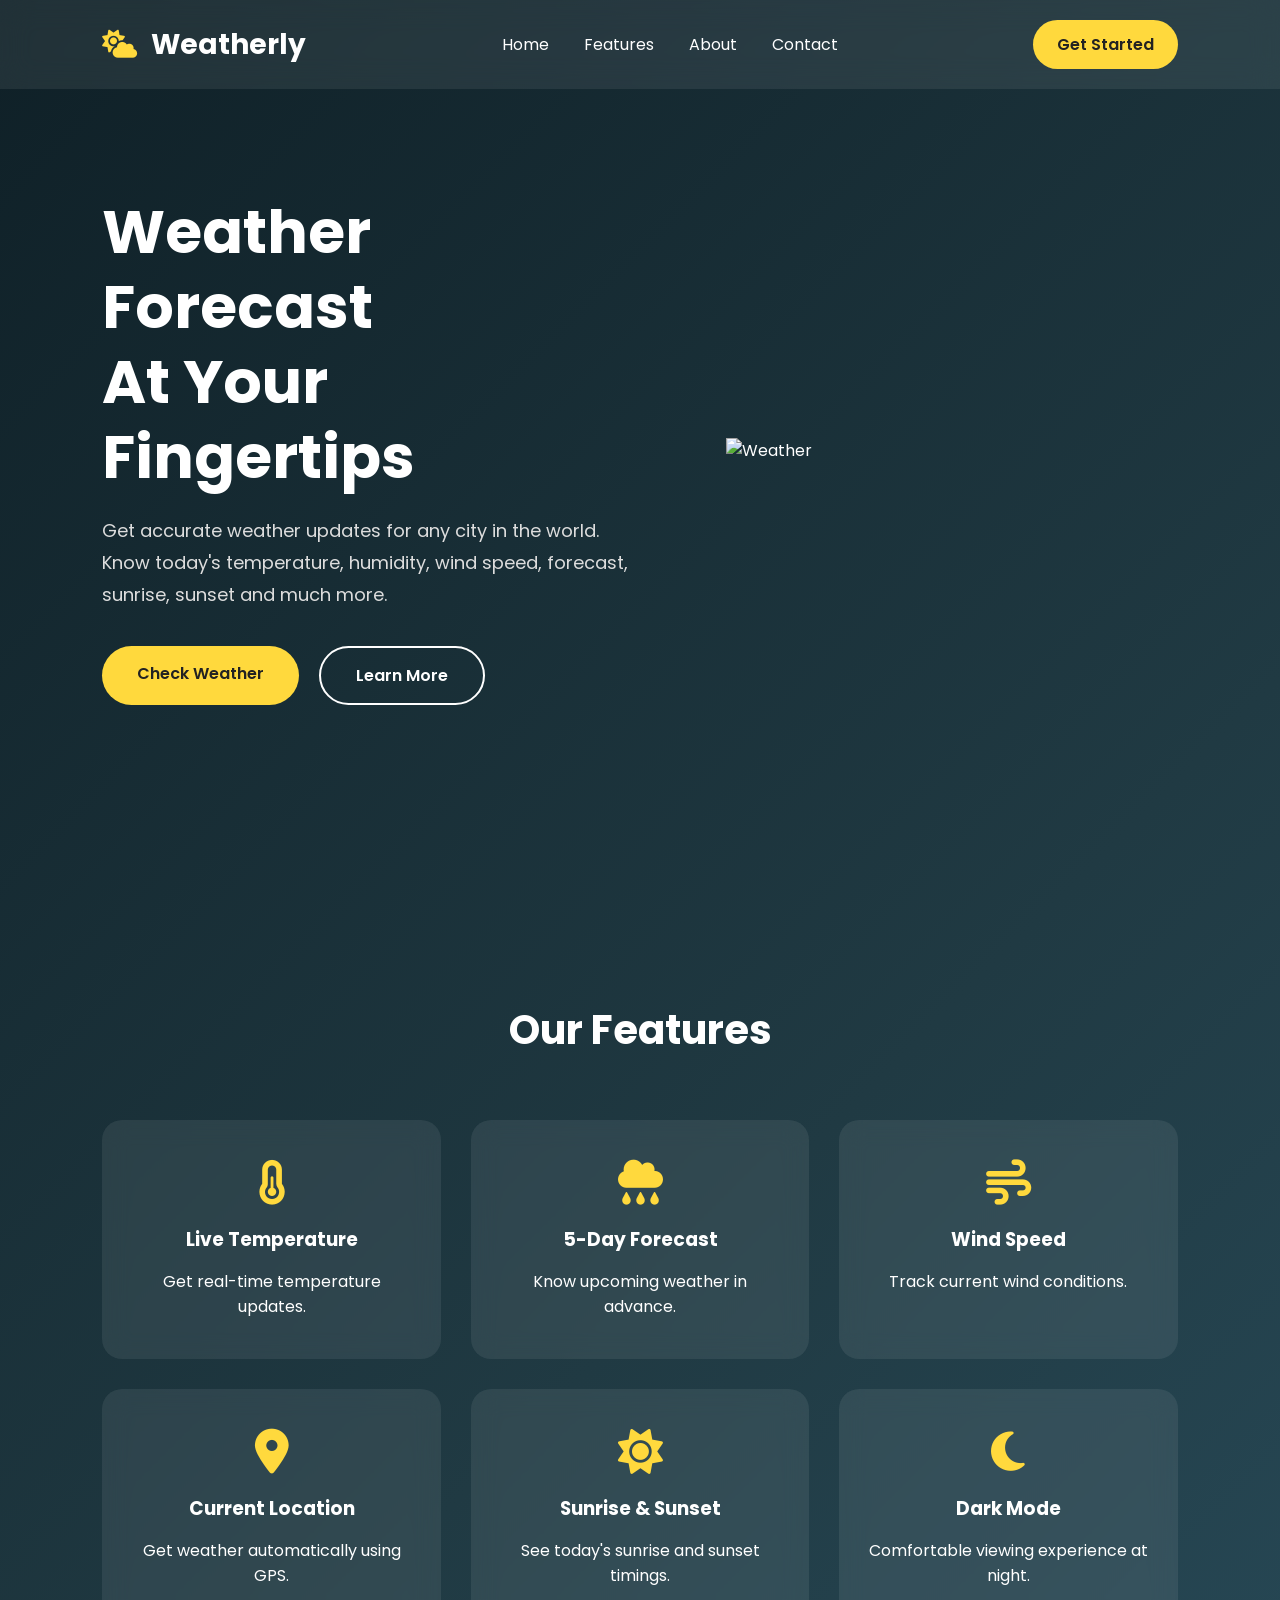
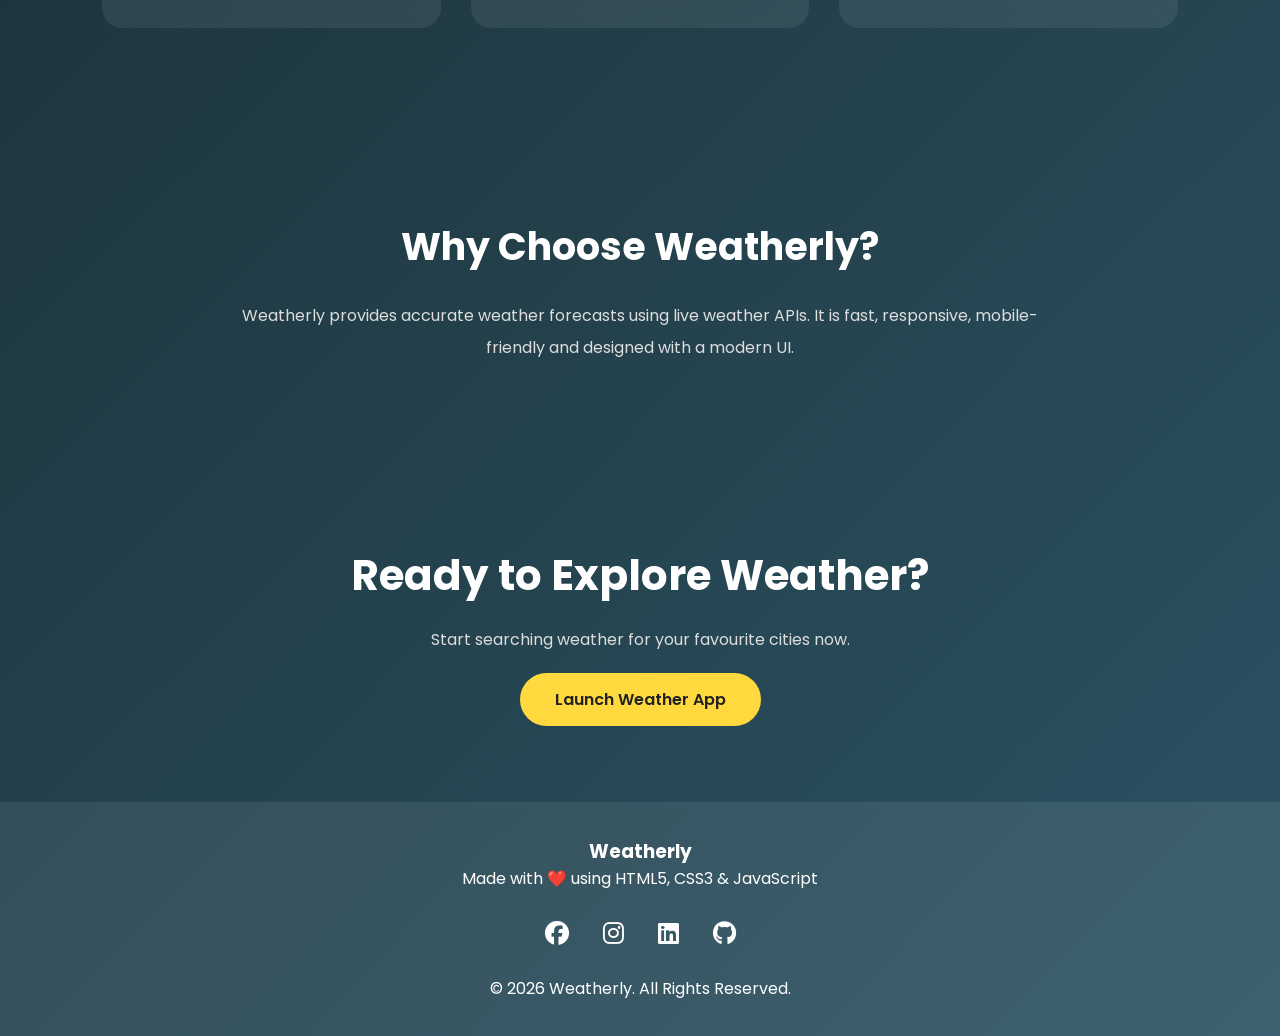
==== index.html @ 3cee857e "first commit" ====
<!DOCTYPE html>
<html lang="en">
<head>
    <meta charset="UTF-8">
    <meta name="viewport" content="width=device-width, initial-scale=1.0">
    <title>Weatherly - Live Weather Forecast</title>

    <!-- CSS -->
    <link rel="stylesheet" href="style.css">

    <!-- Google Font -->
    <link href="https://fonts.googleapis.com/css2?family=Poppins:wght@300;400;500;600;700&display=swap" rel="stylesheet">

    <!-- Font Awesome -->
    <link rel="stylesheet"
    href="https://cdnjs.cloudflare.com/ajax/libs/font-awesome/6.7.2/css/all.min.css">
</head>
<body>
    
    <!-- ================= NAVBAR ================= -->

<header>

<nav class="navbar">

<div class="logo">
<i class="fa-solid fa-cloud-sun"></i>
Weatherly
</div>

<ul class="nav-links">

<li><a href="#">Home</a></li>

<li><a href="#features">Features</a></li>

<li><a href="#about">About</a></li>

<li><a href="#contact">Contact</a></li>

</ul>

<a href="weather.html" class="btn">Get Started</a>

</nav>

</header>

<!-- ================= HERO ================= -->

<section class="hero">

<div class="hero-content">

<h1>
Weather Forecast<br>
At Your Fingertips
</h1>

<p>

Get accurate weather updates for any city in the world.
Know today's temperature, humidity, wind speed,
forecast, sunrise, sunset and much more.

</p>

<div class="hero-buttons">

<a href="weather.html" class="primary-btn">

Check Weather

</a>

<a href="#features" class="secondary-btn">

Learn More

</a>

</div>

</div>

<div class="hero-image">

<img src="https://cdn-icons-png.flaticon.com/512/1146/1146869.png"
alt="Weather">

</div>

</section>

<!-- ================= FEATURES ================= -->

<section id="features" class="features">

<h2>Our Features</h2>

<div class="feature-container">

<div class="card">

<i class="fa-solid fa-temperature-half"></i>

<h3>Live Temperature</h3>

<p>
Get real-time temperature updates.
</p>

</div>

<div class="card">

<i class="fa-solid fa-cloud-rain"></i>

<h3>5-Day Forecast</h3>

<p>
Know upcoming weather in advance.
</p>

</div>

<div class="card">

<i class="fa-solid fa-wind"></i>

<h3>Wind Speed</h3>

<p>
Track current wind conditions.
</p>

</div>

<div class="card">

<i class="fa-solid fa-location-dot"></i>

<h3>Current Location</h3>

<p>
Get weather automatically using GPS.
</p>

</div>

<div class="card">

<i class="fa-solid fa-sun"></i>

<h3>Sunrise & Sunset</h3>

<p>
See today's sunrise and sunset timings.
</p>

</div>

<div class="card">

<i class="fa-solid fa-moon"></i>

<h3>Dark Mode</h3>

<p>
Comfortable viewing experience at night.
</p>

</div>

</div>

</section>

<!-- ================= ABOUT ================= -->

<section id="about" class="about">

<h2>Why Choose Weatherly?</h2>

<p>

Weatherly provides accurate weather forecasts using
live weather APIs. It is fast, responsive,
mobile-friendly and designed with a modern UI.

</p>

</section>

<!-- ================= CALL TO ACTION ================= -->

<section class="cta">

<h2>Ready to Explore Weather?</h2>

<p>

Start searching weather for your favourite cities now.

</p>

<a href="weather.html" class="primary-btn">

Launch Weather App

</a>

</section>

<!-- ================= FOOTER ================= -->

<footer id="contact">

<div class="footer-content">

<h3>Weatherly</h3>

<p>

Made with ❤️ using HTML5, CSS3 & JavaScript

</p>

<div class="social-icons">

<a href="#"><i class="fab fa-facebook"></i></a>

<a href="#"><i class="fab fa-instagram"></i></a>

<a href="#"><i class="fab fa-linkedin"></i></a>

<a href="#"><i class="fab fa-github"></i></a>

</div>
<p class="copyright">© 2026 Weatherly. All Rights Reserved.</p>
</div>

</footer>

<script src="script.js"></script>

</body>
</html>
---- style.css ----
/* ==========================
   Google Font
========================== */
@import url('https://fonts.googleapis.com/css2?family=Poppins:wght@300;400;500;600;700;800&display=swap');

*{
    margin:0;
    padding:0;
    box-sizing:border-box;
    font-family:'Poppins',sans-serif;
}

html{
    scroll-behavior:smooth;
}

body{
    background:linear-gradient(135deg,#0f2027,#203a43,#2c5364);
    color:#fff;
    overflow-x:hidden;
}

/* ==========================
   Navbar
========================== */

.navbar{
    width:100%;
    display:flex;
    justify-content:space-between;
    align-items:center;
    padding:20px 8%;
    position:fixed;
    top:0;
    left:0;
    z-index:1000;
    background:rgba(255,255,255,.08);
    backdrop-filter:blur(15px);
}

.logo{
    font-size:28px;
    font-weight:700;
}

.logo i{
    color:#FFD93D;
    margin-right:8px;
}

.nav-links{
    display:flex;
    list-style:none;
    gap:35px;
}

.nav-links a{
    color:#fff;
    text-decoration:none;
    transition:.3s;
}

.nav-links a:hover{
    color:#FFD93D;
}

.btn{
    text-decoration:none;
    background:#FFD93D;
    color:#222;
    padding:12px 24px;
    border-radius:30px;
    font-weight:600;
    transition:.3s;
}

.btn:hover{
    transform:translateY(-3px);
    box-shadow:0 10px 25px rgba(255,217,61,.4);
}

/* ==========================
   Hero
========================== */

.hero{
    min-height:100vh;
    display:flex;
    justify-content:space-between;
    align-items:center;
    padding:120px 8%;
}

.hero-content{
    width:50%;
}

.hero-content h1{
    font-size:60px;
    line-height:75px;
    margin-bottom:20px;
}

.hero-content p{
    font-size:18px;
    color:#ddd;
    line-height:32px;
    margin-bottom:35px;
}

.hero-buttons{
    display:flex;
    gap:20px;
}

.primary-btn,
.secondary-btn{

    padding:15px 35px;
    border-radius:40px;
    text-decoration:none;
    font-weight:600;
    transition:.3s;
}

.primary-btn{
    background:#FFD93D;
    color:#222;
}

.primary-btn:hover{
    transform:scale(1.05);
}

.secondary-btn{
    border:2px solid white;
    color:white;
}

.secondary-btn:hover{
    background:white;
    color:#222;
}

/* Hero Image */

.hero-image{
    width:45%;
    display:flex;
    justify-content:center;
}

.hero-image img{
    width:420px;
    animation:float 4s ease-in-out infinite;
}

@keyframes float{

0%{
transform:translateY(0);
}

50%{
transform:translateY(-20px);
}

100%{
transform:translateY(0);
}

}

/* ==========================
   Features
========================== */

.features{
    padding:100px 8%;
    text-align:center;
}

.features h2{
    font-size:40px;
    margin-bottom:60px;
}

.feature-container{
    display:grid;
    grid-template-columns:repeat(auto-fit,minmax(280px,1fr));
    gap:30px;
}

.card{
    background:rgba(255,255,255,.08);
    backdrop-filter:blur(12px);
    border-radius:20px;
    padding:40px 25px;
    transition:.4s;
}

.card:hover{
    transform:translateY(-10px);
    box-shadow:0 20px 35px rgba(0,0,0,.3);
}

.card i{
    font-size:45px;
    color:#FFD93D;
    margin-bottom:20px;
}

.card h3{
    margin-bottom:15px;
}

/* ==========================
   About
========================== */

.about{
    padding:90px 12%;
    text-align:center;
}

.about h2{
    font-size:38px;
    margin-bottom:25px;
}

.about p{
    color:#ddd;
    line-height:32px;
    max-width:850px;
    margin:auto;
}

/* ==========================
   CTA
========================== */

.cta{
    text-align:center;
    padding:90px 8%;
}

.cta h2{
    font-size:42px;
}

.cta p{
    margin:20px 0 35px;
    color:#ddd;
}

/* ==========================
   Footer
========================== */

footer{
    background:rgba(255,255,255,.08);
    text-align:center;
    padding:35px;
}

.social-icons{
    margin:25px 0;
}

.social-icons a{
    color:white;
    font-size:24px;
    margin:0 15px;
    transition:.3s;
}

.social-icons a:hover{
    color:#FFD93D;
}

/* ==========================
   Responsive
========================== */

@media(max-width:992px){

.hero{
    flex-direction:column-reverse;
    text-align:center;
}

.hero-content{
    width:100%;
}

.hero-image{
    width:100%;
    margin-bottom:50px;
}

.hero-image img{
    width:300px;
}

.hero-buttons{
    justify-content:center;
}

.hero-content h1{
    font-size:42px;
    line-height:55px;
}

.navbar{
    flex-direction:column;
    gap:20px;
}

.nav-links{
    flex-wrap:wrap;
    justify-content:center;
}

}

@media(max-width:600px){

.hero-content h1{
    font-size:34px;
    line-height:45px;
}

.hero-content p{
    font-size:16px;
}

.primary-btn,
.secondary-btn{
    padding:12px 25px;
}

.features h2,
.about h2,
.cta h2{
    font-size:30px;
}

}
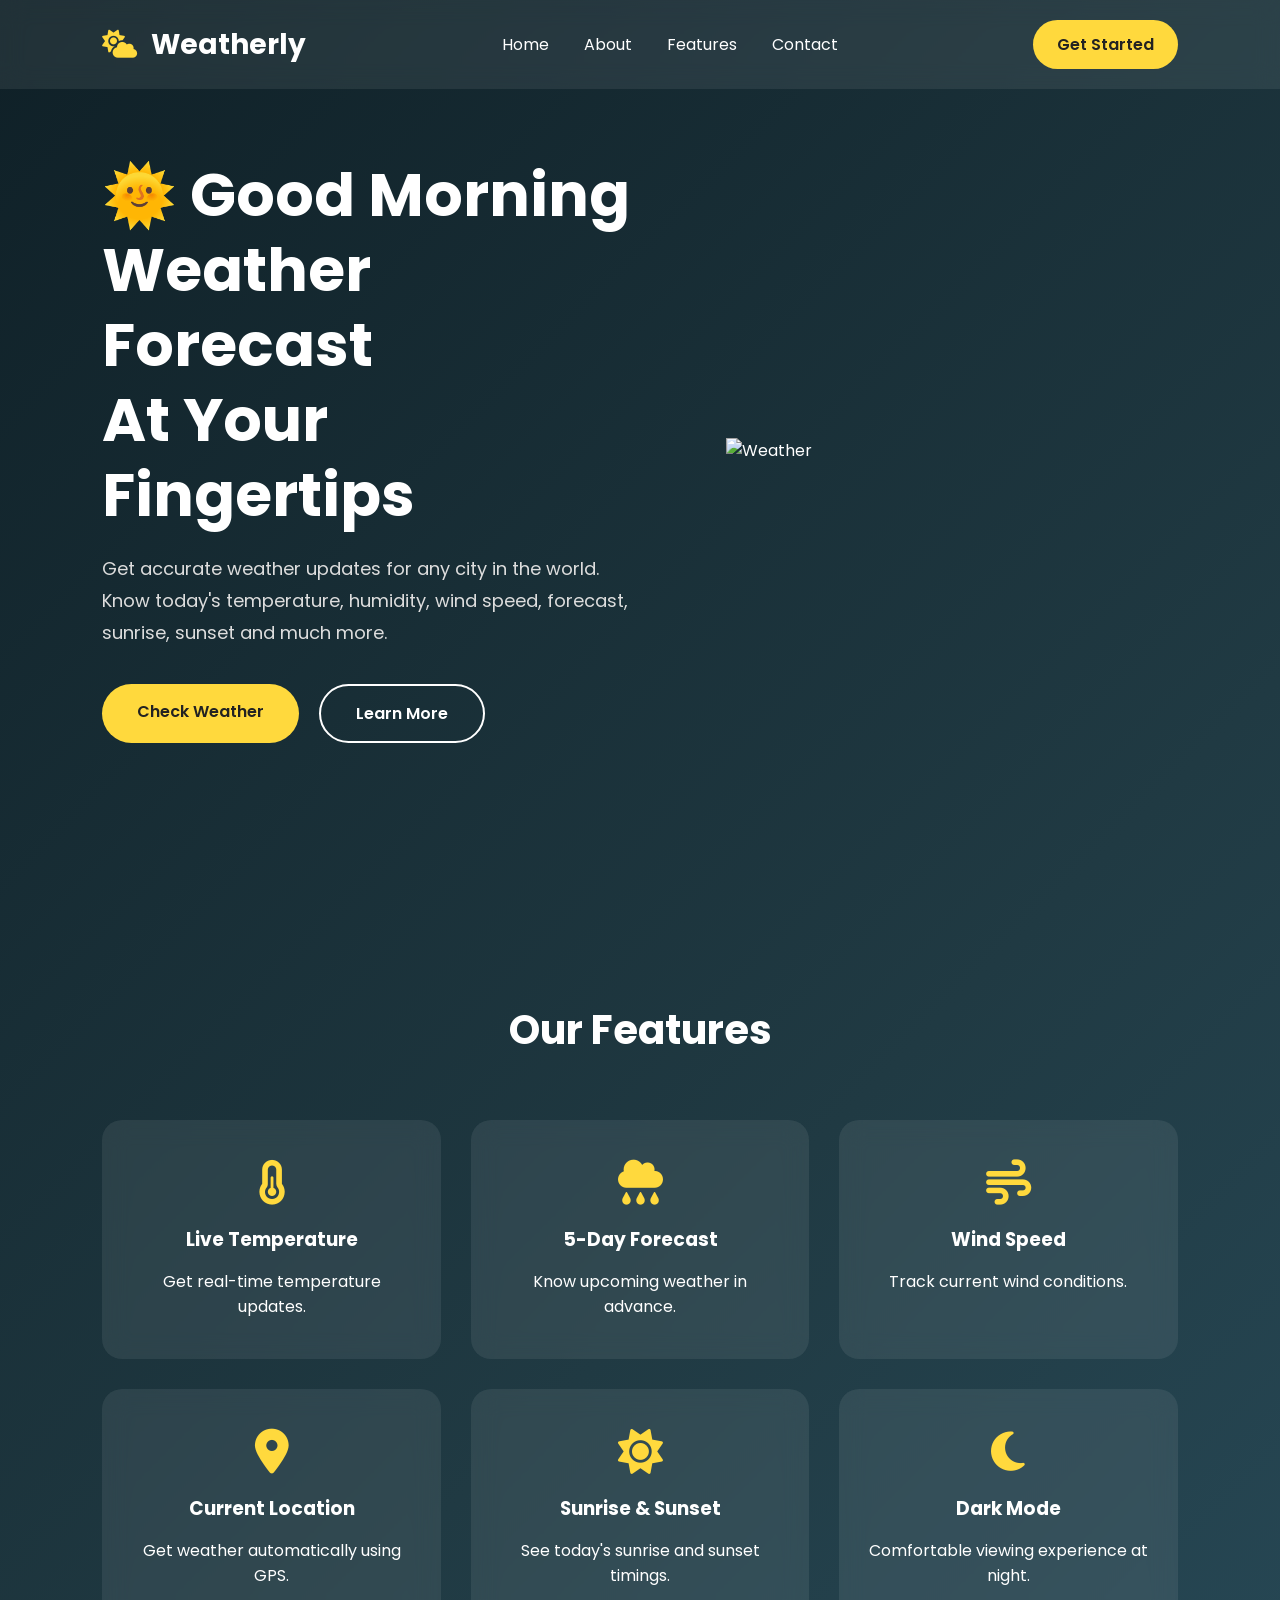
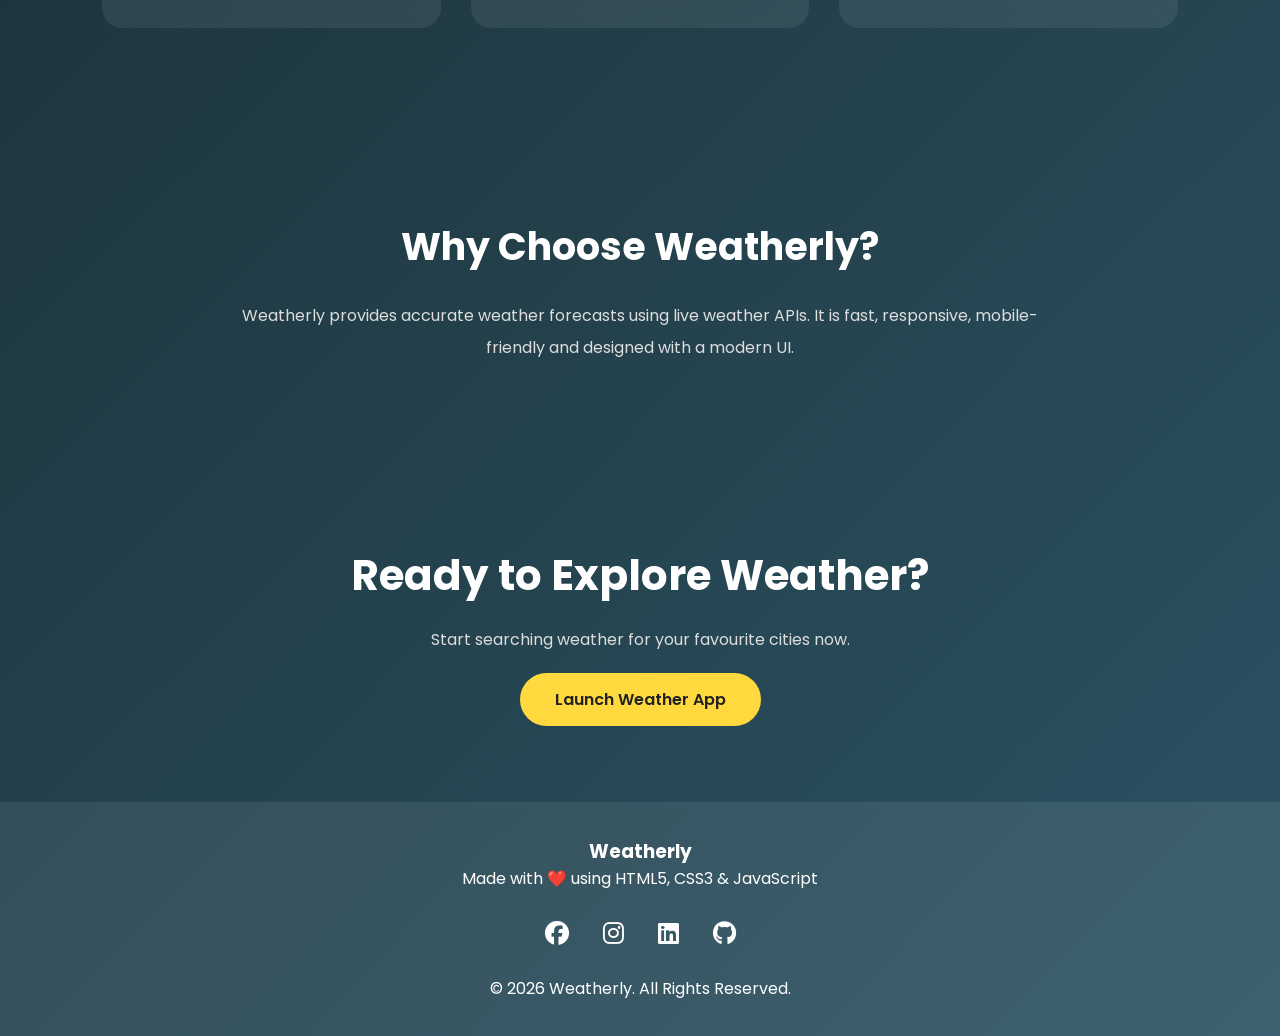
==== commit a2ffdd04: "Developed separate pages" ====
--- a/index.html
+++ b/index.html
@@ -30,13 +30,13 @@
 
 <ul class="nav-links">
 
-<li><a href="#">Home</a></li>
-
-<li><a href="#features">Features</a></li>
-
-<li><a href="#about">About</a></li>
-
-<li><a href="#contact">Contact</a></li>
+<li><a href="index.html">Home</a></li>
+
+<li><a href="Pages/about.html">About</a></li>
+
+<li><a href="Pages/features.html">Features</a></li>
+
+<li><a href="Pages/contact.html">Contact</a></li>
 
 </ul>
 
@@ -73,7 +73,7 @@
 
 </a>
 
-<a href="#features" class="secondary-btn">
+<a href="Pages/features.html" class="secondary-btn">
 
 Learn More
 
